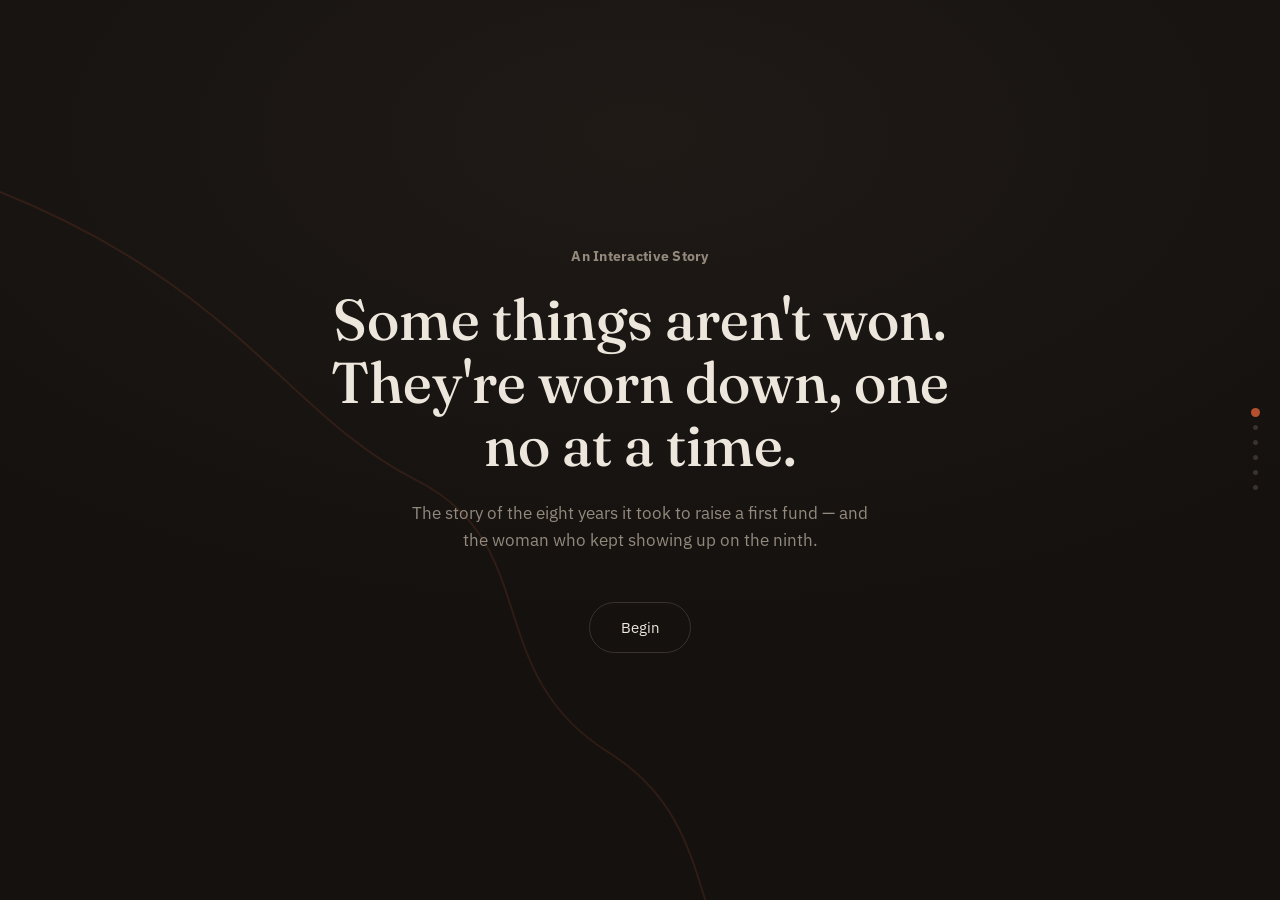
==== eight-years.html @ 695f730b "first commit" ====
<!DOCTYPE html>
<html lang="en">
<head>
<meta charset="UTF-8">
<meta name="viewport" content="width=device-width, initial-scale=1.0">
<title>Eight Years — an Aruwa Capital story</title>
<link rel="preconnect" href="https://fonts.googleapis.com">
<link rel="preconnect" href="https://fonts.gstatic.com" crossorigin>
<link href="https://fonts.googleapis.com/css2?family=Fraunces:ital,opsz,wght@0,9..144,300;0,9..144,500;0,9..144,600;1,9..144,400&family=IBM+Plex+Sans:wght@400;500&display=swap" rel="stylesheet">
<style>
  :root{
    --bg:#14110F;
    --panel:#1C1815;
    --rust:#B5502E;
    --rust-soft:#8C4026;
    --gold:#C9A227;
    --text:#EDE6DC;
    --muted:#93897C;
    --line:#3A322C;
  }
  *{box-sizing:border-box;}
  html,body{margin:0;padding:0;}
  body{
    background:var(--bg);
    color:var(--text);
    font-family:'IBM Plex Sans', sans-serif;
    overflow-x:hidden;
  }
  @media (prefers-reduced-motion: no-preference){
    html{scroll-behavior:smooth;}
  }

  .serif{font-family:'Fraunces', serif;}

  .scroller{
    height:100vh;
    overflow-y:scroll;
    scroll-snap-type:y proximity;
  }
  section{
    min-height:100vh;
    width:100%;
    display:flex;
    align-items:center;
    justify-content:center;
    scroll-snap-align:start;
    position:relative;
    padding:8vh 6vw;
    text-align:center;
  }

  /* progress rail */
  .rail{
    position:fixed;
    right:22px;
    top:50%;
    transform:translateY(-50%);
    display:flex;
    flex-direction:column;
    gap:10px;
    z-index:20;
  }
  .rail i{
    width:5px;height:5px;border-radius:50%;
    background:var(--line);
    display:block;
    transition:background .4s ease, transform .4s ease;
  }
  .rail i.active{background:var(--rust);transform:scale(1.8);}
  @media (max-width:640px){ .rail{display:none;} }

  .fade-up{
    opacity:0;
    transform:translateY(18px);
    transition:opacity .9s ease, transform .9s ease;
  }
  .in-view .fade-up{opacity:1;transform:translateY(0);}
  .fade-up.d1{transition-delay:.12s;}
  .fade-up.d2{transition-delay:.28s;}
  .fade-up.d3{transition-delay:.44s;}

  /* --- Hero --- */
  #hero{background:radial-gradient(120% 90% at 50% 15%, #1F1A16 0%, var(--bg) 60%);}
  .crack{
    position:absolute; inset:0; z-index:0; opacity:.5; pointer-events:none;
  }
  .hero-inner{position:relative; z-index:1; max-width:640px;}
  .hero-eyebrow{
    color:var(--muted); font-size:.85rem; letter-spacing:.02em; margin-bottom:1.4rem;
  }
  .hero-title{
    font-family:'Fraunces', serif;
    font-weight:500;
    font-size:clamp(2.2rem, 6vw, 3.6rem);
    line-height:1.1;
    margin:0 0 1.4rem;
  }
  .hero-sub{
    color:var(--muted);
    font-size:1.05rem;
    max-width:460px;
    margin:0 auto 3rem;
    line-height:1.6;
  }
  .begin{
    border:1px solid var(--line);
    background:transparent;
    color:var(--text);
    font-family:'IBM Plex Sans', sans-serif;
    font-size:.95rem;
    padding:.9rem 1.9rem;
    border-radius:999px;
    cursor:pointer;
    transition:border-color .3s ease, background .3s ease;
  }
  .begin:hover{border-color:var(--rust); background:rgba(181,80,46,.08);}
  .begin:focus-visible{outline:2px solid var(--gold); outline-offset:3px;}

  /* --- 29 --- */
  .bignum{
    font-family:'Fraunces', serif;
    font-weight:300;
    font-size:clamp(6rem, 26vw, 15rem);
    line-height:.85;
    color:var(--rust);
    margin:0;
  }
  .num-cap{
    font-size:1.15rem;
    max-width:420px;
    margin:1.6rem auto 0;
    line-height:1.65;
    color:var(--text);
  }
  .num-cap b{color:var(--gold); font-weight:500;}

  /* --- years sequence --- */
  #years{flex-direction:column; gap:2.4rem;}
  .years-head{max-width:480px;}
  .years-head p{color:var(--muted); line-height:1.6; font-size:1rem;}
  .years-head h2{font-family:'Fraunces', serif; font-weight:500; font-size:clamp(1.6rem,4vw,2.2rem); margin:.4rem 0 0;}
  .track{
    display:flex; align-items:center; gap:2.6rem;
    max-width:520px; width:100%;
  }
  .yr-num{
    font-family:'Fraunces', serif;
    font-size:3.2rem;
    color:var(--muted);
    width:2.4ch;
    text-align:right;
    flex-shrink:0;
    font-variant-numeric:tabular-nums;
  }
  .yr-status{
    text-align:left;
    font-size:1.15rem;
    color:var(--text);
    min-height:1.6em;
  }
  .yr-status.breakthrough{color:var(--gold); font-family:'Fraunces', serif; font-size:1.5rem; font-style:italic;}
  .next-btn{
    margin-top:.6rem;
    background:none;
    border:none;
    color:var(--muted);
    font-family:'IBM Plex Sans', sans-serif;
    font-size:.85rem;
    cursor:pointer;
    border-bottom:1px solid var(--line);
    padding-bottom:2px;
  }
  .next-btn:hover{color:var(--rust); border-color:var(--rust);}
  .next-btn:disabled{opacity:0; pointer-events:none;}

  /* --- aruwa reveal --- */
  #aruwa{background:linear-gradient(180deg, var(--bg) 0%, var(--panel) 100%);}
  .aruwa-name{
    font-family:'Fraunces', serif;
    font-weight:600;
    font-size:clamp(2.4rem, 7vw, 4.2rem);
    margin:0 0 .6rem;
  }
  .aruwa-tag{color:var(--muted); font-size:1rem; margin-bottom:2.4rem;}
  .aruwa-body{max-width:520px; margin:0 auto; line-height:1.75; font-size:1.05rem; color:var(--text);}
  .aruwa-body strong{color:var(--gold); font-weight:500;}

  /* --- numbers --- */
  #numbers{background:var(--panel);}
  .stat-grid{
    display:grid;
    grid-template-columns:repeat(3, minmax(140px,1fr));
    gap:2.4rem 1.6rem;
    max-width:760px;
    width:100%;
  }
  @media (max-width:680px){ .stat-grid{grid-template-columns:1fr;} }
  .stat{border-top:1px solid var(--line); padding-top:1.1rem;}
  .stat .v{font-family:'Fraunces', serif; font-size:2rem; color:var(--rust);}
  .stat .l{color:var(--muted); font-size:.9rem; margin-top:.35rem; line-height:1.5;}

  .sector-row{
    margin-top:3rem; display:flex; flex-wrap:wrap; gap:.6rem; justify-content:center; max-width:640px;
  }
  .chip{
    border:1px solid var(--line);
    color:var(--muted);
    font-size:.82rem;
    padding:.4rem 1rem;
    border-radius:999px;
  }

  /* --- closing --- */
  #closing{background:var(--bg);}
  .closing-inner{max-width:520px;}
  .closing-line{
    font-family:'Fraunces', serif;
    font-size:clamp(1.5rem, 4.5vw, 2.1rem);
    line-height:1.35;
    margin:0 0 2.2rem;
  }
  .closing-line em{color:var(--gold); font-style:italic;}
  .prompt{color:var(--muted); font-size:.95rem; margin-bottom:1rem;}
  textarea{
    width:100%;
    background:var(--panel);
    border:1px solid var(--line);
    color:var(--text);
    font-family:'IBM Plex Sans', sans-serif;
    font-size:1rem;
    border-radius:10px;
    padding:1rem;
    resize:none;
    min-height:90px;
  }
  textarea:focus-visible{outline:2px solid var(--gold); outline-offset:2px;}
  .reflect-btn{
    margin-top:1rem;
    border:1px solid var(--rust);
    background:var(--rust-soft);
    color:var(--text);
    font-family:'IBM Plex Sans', sans-serif;
    font-size:.9rem;
    padding:.75rem 1.6rem;
    border-radius:999px;
    cursor:pointer;
  }
  .reflect-btn:hover{background:var(--rust);}
  .reflection{
    margin-top:1.6rem;
    font-family:'Fraunces', serif;
    font-style:italic;
    color:var(--gold);
    min-height:1.4em;
    font-size:1.05rem;
  }
  .signature{
    margin-top:4rem;
    padding-top:2rem;
    border-top:1px solid var(--line);
  }
  .signature .n{font-family:'Fraunces', serif; font-size:1.3rem;}
  .signature .r{color:var(--muted); font-size:.9rem; margin-top:.3rem;}
</style>
</head>
<body>

<div class="rail" aria-hidden="true">
  <i data-dot="hero" class="active"></i>
  <i data-dot="leap"></i>
  <i data-dot="years"></i>
  <i data-dot="aruwa"></i>
  <i data-dot="numbers"></i>
  <i data-dot="closing"></i>
</div>

<div class="scroller" id="scroller">

  <section id="hero">
    <svg class="crack" viewBox="0 0 800 800" preserveAspectRatio="none">
      <path d="M0,120 C150,180 180,260 260,300 C340,340 300,420 380,470 C460,520 420,600 500,650 C560,690 600,740 800,760"
        fill="none" stroke="#B5502E" stroke-width="1.2" opacity="0.35"/>
    </svg>
    <div class="hero-inner">
      <div class="hero-eyebrow fade-up"><b>An Interactive Story</b></div>
      <h1 class="hero-title fade-up d1">Some things aren't won.<br>They're worn down, one no at a time.</h1>
      <p class="hero-sub fade-up d2">The story of the eight years it took to raise a first fund — and the woman who kept showing up on the ninth.</p>
      <button class="begin fade-up d3" id="beginBtn">Begin</button>
    </div>
  </section>

  <section id="leap">
    <div>
      <p class="bignum fade-up">29</p>
      <p class="num-cap fade-up d1">The age she left a stable career in investment banking and private equity to build something with no guarantee it would work — <b>her own fund</b>.</p>
    </div>
  </section>

  <section id="years">
    <div class="years-head fade-up">
      <p>Before there was a fund, there was a founder asking for money, again and again.</p>
      <h2 id="yearsHeading">Eight years of fundraising.</h2>
    </div>
    <div class="track fade-up d1">
      <div class="yr-num" id="yrNum">1</div>
      <div>
        <div class="yr-status" id="yrStatus">Not yet.</div>
        <button class="next-btn" id="nextYear">next year →</button>
      </div>
    </div>
  </section>

  <section id="aruwa">
    <div>
      <p class="aruwa-name fade-up">Aruwa Capital Management</p>
      <p class="aruwa-tag fade-up d1">Founded by Adesuwa Rhodes</p>
      <p class="aruwa-body fade-up d2">One of the few <strong>women-owned and women-led</strong> private equity funds in Africa, backing rapidly growing, overlooked businesses across <strong>Nigeria and Ghana</strong> — built on the belief that capital allocated through a gender lens returns more, to more people.</p>
    </div>
  </section>

  <section id="numbers">
    <div>
      <div class="stat-grid">
        <div class="stat fade-up"><div class="v">$80M</div><div class="l">investment platform built from that first close</div></div>
        <div class="stat fade-up d1"><div class="v">2</div><div class="l">funds raised — Aruwa Fund I and Fund II</div></div>
        <div class="stat fade-up d2"><div class="v">3x+</div><div class="l">realised return on capital exited to date</div></div>
      </div>
      <div class="sector-row fade-up d2">
        <span class="chip">Healthcare</span>
        <span class="chip">Fintech</span>
        <span class="chip">Consumer goods</span>
        <span class="chip">Renewable energy</span>
        <span class="chip">Wellness</span>
      </div>
    </div>
  </section>

  <section id="closing">
    <div class="closing-inner">
      <p class="closing-line fade-up">She didn't wait for a seat at the table.<br>She <em>built one</em>, and pulled up chairs for others.</p>
      <p class="prompt fade-up d1">Your turn — what are you building, and how long have you been at it?</p>
      <textarea class="fade-up d1" id="userInput" placeholder="I'm building…" aria-label="What are you building?"></textarea>
      <div>
        <button class="reflect-btn fade-up d1" id="reflectBtn">Reflect it back</button>
      </div>
      <p class="reflection" id="reflection"></p>
      <div class="signature fade-up d2">
        <div class="n">Adesuwa Rhodes</div>
        <div class="r">Founder &amp; Managing Partner, Aruwa Capital Management</div>
      </div>
    </div>
  </section>

</div>

<script>
  // scroll to next section
  document.getElementById('beginBtn').addEventListener('click', () => {
    document.getElementById('leap').scrollIntoView({behavior:'smooth'});
  });

  // reveal-on-view
  const sections = document.querySelectorAll('section');
  const dots = document.querySelectorAll('.rail i');
  const io = new IntersectionObserver((entries) => {
    entries.forEach(e => {
      if(e.isIntersecting){
        e.target.classList.add('in-view');
        dots.forEach(d => d.classList.remove('active'));
        const match = document.querySelector(`.rail i[data-dot="${e.target.id}"]`);
        if(match) match.classList.add('active');
      }
    });
  }, {threshold:0.4});
  sections.forEach(s => io.observe(s));

  // eight years sequence
  const yrNum = document.getElementById('yrNum');
  const yrStatus = document.getElementById('yrStatus');
  const nextYear = document.getElementById('nextYear');
  const yearsHeading = document.getElementById('yearsHeading');
  let year = 1;
  const total = 8;
  nextYear.addEventListener('click', () => {
    if(year < total){
      year++;
      yrNum.textContent = year;
      yrStatus.textContent = 'Not yet.';
      yrStatus.classList.remove('breakthrough');
      if(year === total){
        nextYear.textContent = 'see what happened →';
      }
    } else {
      yrStatus.textContent = 'First close.';
      yrStatus.classList.add('breakthrough');
      yearsHeading.textContent = 'Persistence compounds too.';
      nextYear.disabled = true;
      setTimeout(() => {
        document.getElementById('aruwa').scrollIntoView({behavior:'smooth'});
      }, 1400);
    }
  });

  // closing reflection — simple local response, no server involved
  const reflectBtn = document.getElementById('reflectBtn');
  const userInput = document.getElementById('userInput');
  const reflection = document.getElementById('reflection');
  const lines = [
    "That's a fund thesis in the making. Keep making the case.",
    "Somewhere between year one and the close, this becomes the story you tell.",
    "Write that down somewhere. You'll want to remember exactly how it started.",
    "The no's are data, not verdicts. Keep going.",
  ];
  reflectBtn.addEventListener('click', () => {
    if(userInput.value.trim().length === 0){
      reflection.textContent = 'Type something first — even one line.';
      return;
    }
    reflection.textContent = lines[Math.floor(Math.random()*lines.length)];
  });
</script>

</body>
</html>
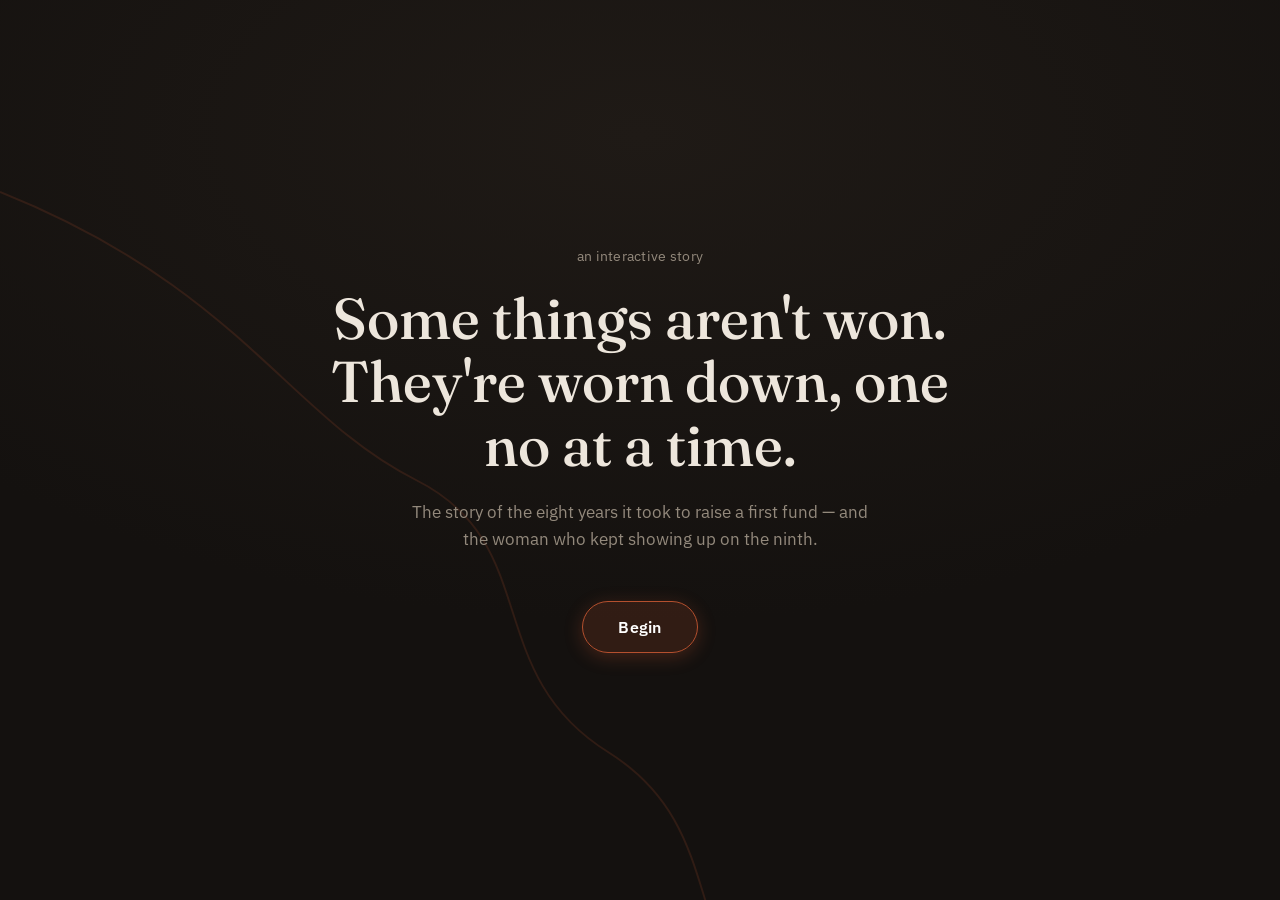
==== commit 9394f392: "Enhance button styles with bolder typography, borders, shadows, and interactive states" ====
--- a/eight-years.html
+++ b/eight-years.html
@@ -6,14 +6,16 @@
 <title>Eight Years — an Aruwa Capital story</title>
 <link rel="preconnect" href="https://fonts.googleapis.com">
 <link rel="preconnect" href="https://fonts.gstatic.com" crossorigin>
-<link href="https://fonts.googleapis.com/css2?family=Fraunces:ital,opsz,wght@0,9..144,300;0,9..144,500;0,9..144,600;1,9..144,400&family=IBM+Plex+Sans:wght@400;500&display=swap" rel="stylesheet">
+<link href="https://fonts.googleapis.com/css2?family=Fraunces:ital,opsz,wght@0,9..144,300;0,9..144,500;0,9..144,600;1,9..144,400&family=IBM+Plex+Sans:wght@400;500;600;700&display=swap" rel="stylesheet">
 <style>
   :root{
     --bg:#14110F;
     --panel:#1C1815;
     --rust:#B5502E;
+    --rust-bright:#D45F37;
     --rust-soft:#8C4026;
     --gold:#C9A227;
+    --gold-bright:#E0B738;
     --text:#EDE6DC;
     --muted:#93897C;
     --line:#3A322C;
@@ -28,6 +30,7 @@
   }
   @media (prefers-reduced-motion: no-preference){
     html{scroll-behavior:smooth;}
+    .scroller{scroll-behavior:smooth;}
   }
 
   .serif{font-family:'Fraunces', serif;}
@@ -36,6 +39,7 @@
     height:100vh;
     overflow-y:scroll;
     scroll-snap-type:y proximity;
+    -webkit-overflow-scrolling:touch;
   }
   section{
     min-height:100vh;
@@ -61,12 +65,15 @@
     z-index:20;
   }
   .rail i{
-    width:5px;height:5px;border-radius:50%;
+    width:6px;height:6px;border-radius:50%;
     background:var(--line);
     display:block;
+    cursor:pointer;
+    padding:4px;
+    background-clip:content-box;
     transition:background .4s ease, transform .4s ease;
   }
-  .rail i.active{background:var(--rust);transform:scale(1.8);}
+  .rail i.active{background:var(--rust);background-clip:content-box;transform:scale(1.8);}
   @media (max-width:640px){ .rail{display:none;} }
 
   .fade-up{
@@ -103,17 +110,31 @@
     line-height:1.6;
   }
   .begin{
-    border:1px solid var(--line);
-    background:transparent;
-    color:var(--text);
+    display:inline-block;
+    border:1.5px solid var(--rust);
+    background:rgba(181,80,46,0.18);
+    color:#FFFFFF;
     font-family:'IBM Plex Sans', sans-serif;
-    font-size:.95rem;
-    padding:.9rem 1.9rem;
+    font-size:1rem;
+    font-weight:600;
+    letter-spacing:.02em;
+    padding:.95rem 2.2rem;
     border-radius:999px;
     cursor:pointer;
-    transition:border-color .3s ease, background .3s ease;
-  }
-  .begin:hover{border-color:var(--rust); background:rgba(181,80,46,.08);}
+    box-shadow:0 4px 18px rgba(181,80,46,0.3);
+    transition:all .25s ease;
+  }
+  .begin:hover{
+    border-color:var(--rust-bright);
+    background:var(--rust);
+    color:#FFFFFF;
+    transform:translateY(-2px);
+    box-shadow:0 8px 24px rgba(181,80,46,0.5);
+  }
+  .begin:active{
+    transform:translateY(0);
+    box-shadow:0 3px 10px rgba(181,80,46,0.3);
+  }
   .begin:focus-visible{outline:2px solid var(--gold); outline-offset:3px;}
 
   /* --- 29 --- */
@@ -161,16 +182,29 @@
   .yr-status.breakthrough{color:var(--gold); font-family:'Fraunces', serif; font-size:1.5rem; font-style:italic;}
   .next-btn{
     margin-top:.6rem;
-    background:none;
-    border:none;
-    color:var(--muted);
+    display:inline-flex;
+    align-items:center;
+    gap:6px;
+    background:rgba(181,80,46,0.15);
+    border:1.5px solid var(--rust);
+    color:var(--text);
     font-family:'IBM Plex Sans', sans-serif;
-    font-size:.85rem;
+    font-size:.95rem;
+    font-weight:600;
     cursor:pointer;
-    border-bottom:1px solid var(--line);
-    padding-bottom:2px;
-  }
-  .next-btn:hover{color:var(--rust); border-color:var(--rust);}
+    padding:.55rem 1.3rem;
+    border-radius:999px;
+    box-shadow:0 3px 12px rgba(181,80,46,0.2);
+    transition:all .25s ease;
+  }
+  .next-btn:hover{
+    background:var(--rust);
+    color:#FFFFFF;
+    border-color:var(--rust-bright);
+    box-shadow:0 6px 18px rgba(181,80,46,0.45);
+    transform:translateY(-1px);
+  }
+  .next-btn:active{transform:translateY(0);}
   .next-btn:disabled{opacity:0; pointer-events:none;}
 
   /* --- aruwa reveal --- */
@@ -236,16 +270,26 @@
   textarea:focus-visible{outline:2px solid var(--gold); outline-offset:2px;}
   .reflect-btn{
     margin-top:1rem;
-    border:1px solid var(--rust);
-    background:var(--rust-soft);
-    color:var(--text);
+    border:1.5px solid var(--rust);
+    background:var(--rust);
+    color:#FFFFFF;
     font-family:'IBM Plex Sans', sans-serif;
-    font-size:.9rem;
-    padding:.75rem 1.6rem;
+    font-size:.95rem;
+    font-weight:600;
+    letter-spacing:.02em;
+    padding:.85rem 2rem;
     border-radius:999px;
     cursor:pointer;
-  }
-  .reflect-btn:hover{background:var(--rust);}
+    box-shadow:0 4px 18px rgba(181,80,46,0.4);
+    transition:all .25s ease;
+  }
+  .reflect-btn:hover{
+    background:var(--rust-bright);
+    border-color:var(--rust-bright);
+    box-shadow:0 8px 24px rgba(181,80,46,0.55);
+    transform:translateY(-2px);
+  }
+  .reflect-btn:active{transform:translateY(0);}
   .reflection{
     margin-top:1.6rem;
     font-family:'Fraunces', serif;
@@ -261,28 +305,52 @@
   }
   .signature .n{font-family:'Fraunces', serif; font-size:1.3rem;}
   .signature .r{color:var(--muted); font-size:.9rem; margin-top:.3rem;}
+  .next-piece{margin-top:2rem;}
+  .next-piece a{
+    display:inline-flex;
+    align-items:center;
+    gap:8px;
+    color:var(--gold);
+    background:rgba(201,162,39,0.1);
+    border:1.5px solid var(--gold);
+    padding:.75rem 1.6rem;
+    border-radius:999px;
+    text-decoration:none;
+    font-size:.95rem;
+    font-weight:600;
+    box-shadow:0 4px 16px rgba(201,162,39,0.2);
+    transition:all .25s ease;
+  }
+  .next-piece a:hover{
+    background:var(--gold);
+    color:#14110F;
+    border-color:var(--gold-bright);
+    box-shadow:0 6px 22px rgba(201,162,39,0.45);
+    transform:translateY(-2px);
+  }
+  .next-piece a:active{transform:translateY(0);}
 </style>
 </head>
 <body>
 
 <div class="rail" aria-hidden="true">
-  <i data-dot="hero" class="active"></i>
-  <i data-dot="leap"></i>
-  <i data-dot="years"></i>
-  <i data-dot="aruwa"></i>
-  <i data-dot="numbers"></i>
-  <i data-dot="closing"></i>
+  <i data-dot="hero" class="active" title="Introduction"></i>
+  <i data-dot="leap" title="The Leap"></i>
+  <i data-dot="years" title="Eight Years"></i>
+  <i data-dot="aruwa" title="Aruwa Capital"></i>
+  <i data-dot="numbers" title="Impact & Numbers"></i>
+  <i data-dot="closing" title="Reflection"></i>
 </div>
 
 <div class="scroller" id="scroller">
 
-  <section id="hero">
+  <section id="hero" class="in-view">
     <svg class="crack" viewBox="0 0 800 800" preserveAspectRatio="none">
       <path d="M0,120 C150,180 180,260 260,300 C340,340 300,420 380,470 C460,520 420,600 500,650 C560,690 600,740 800,760"
         fill="none" stroke="#B5502E" stroke-width="1.2" opacity="0.35"/>
     </svg>
     <div class="hero-inner">
-      <div class="hero-eyebrow fade-up"><b>An Interactive Story</b></div>
+      <div class="hero-eyebrow fade-up">an interactive story</div>
       <h1 class="hero-title fade-up d1">Some things aren't won.<br>They're worn down, one no at a time.</h1>
       <p class="hero-sub fade-up d2">The story of the eight years it took to raise a first fund — and the woman who kept showing up on the ninth.</p>
       <button class="begin fade-up d3" id="beginBtn">Begin</button>
@@ -348,6 +416,9 @@
         <div class="n">Adesuwa Rhodes</div>
         <div class="r">Founder &amp; Managing Partner, Aruwa Capital Management</div>
       </div>
+      <p class="next-piece fade-up d2">
+        <a href="rhodes-effect.html">See what that first close set in motion →</a>
+      </p>
     </div>
   </section>
 
@@ -355,24 +426,52 @@
 
 <script>
   // scroll to next section
-  document.getElementById('beginBtn').addEventListener('click', () => {
-    document.getElementById('leap').scrollIntoView({behavior:'smooth'});
-  });
-
-  // reveal-on-view
+  const beginBtn = document.getElementById('beginBtn');
+  if (beginBtn) {
+    beginBtn.addEventListener('click', () => {
+      document.getElementById('leap').scrollIntoView({behavior:'smooth'});
+    });
+  }
+
+  // reveal-on-view & dot navigation
   const sections = document.querySelectorAll('section');
   const dots = document.querySelectorAll('.rail i');
-  const io = new IntersectionObserver((entries) => {
-    entries.forEach(e => {
-      if(e.isIntersecting){
-        e.target.classList.add('in-view');
-        dots.forEach(d => d.classList.remove('active'));
-        const match = document.querySelector(`.rail i[data-dot="${e.target.id}"]`);
-        if(match) match.classList.add('active');
+
+  function updateActiveDot(id) {
+    dots.forEach(d => {
+      if (d.getAttribute('data-dot') === id) {
+        d.classList.add('active');
+      } else {
+        d.classList.remove('active');
       }
     });
-  }, {threshold:0.4});
-  sections.forEach(s => io.observe(s));
+  }
+
+  // Clickable rail navigation
+  dots.forEach(dot => {
+    dot.addEventListener('click', () => {
+      const targetId = dot.getAttribute('data-dot');
+      const targetEl = document.getElementById(targetId);
+      if (targetEl) {
+        targetEl.scrollIntoView({behavior:'smooth'});
+      }
+    });
+  });
+
+  if ('IntersectionObserver' in window) {
+    const io = new IntersectionObserver((entries) => {
+      entries.forEach(e => {
+        if(e.isIntersecting){
+          e.target.classList.add('in-view');
+          updateActiveDot(e.target.id);
+        }
+      });
+    }, {threshold: 0.2});
+    sections.forEach(s => io.observe(s));
+  } else {
+    // Fallback if IntersectionObserver is unsupported
+    sections.forEach(s => s.classList.add('in-view'));
+  }
 
   // eight years sequence
   const yrNum = document.getElementById('yrNum');
@@ -381,25 +480,27 @@
   const yearsHeading = document.getElementById('yearsHeading');
   let year = 1;
   const total = 8;
-  nextYear.addEventListener('click', () => {
-    if(year < total){
-      year++;
-      yrNum.textContent = year;
-      yrStatus.textContent = 'Not yet.';
-      yrStatus.classList.remove('breakthrough');
-      if(year === total){
-        nextYear.textContent = 'see what happened →';
+  if (nextYear) {
+    nextYear.addEventListener('click', () => {
+      if(year < total){
+        year++;
+        yrNum.textContent = year;
+        yrStatus.textContent = 'Not yet.';
+        yrStatus.classList.remove('breakthrough');
+        if(year === total){
+          nextYear.textContent = 'see what happened →';
+        }
+      } else {
+        yrStatus.textContent = 'First close.';
+        yrStatus.classList.add('breakthrough');
+        yearsHeading.textContent = 'Persistence compounds too.';
+        nextYear.disabled = true;
+        setTimeout(() => {
+          document.getElementById('aruwa').scrollIntoView({behavior:'smooth'});
+        }, 1400);
       }
-    } else {
-      yrStatus.textContent = 'First close.';
-      yrStatus.classList.add('breakthrough');
-      yearsHeading.textContent = 'Persistence compounds too.';
-      nextYear.disabled = true;
-      setTimeout(() => {
-        document.getElementById('aruwa').scrollIntoView({behavior:'smooth'});
-      }, 1400);
-    }
-  });
+    });
+  }
 
   // closing reflection — simple local response, no server involved
   const reflectBtn = document.getElementById('reflectBtn');
@@ -411,13 +512,15 @@
     "Write that down somewhere. You'll want to remember exactly how it started.",
     "The no's are data, not verdicts. Keep going.",
   ];
-  reflectBtn.addEventListener('click', () => {
-    if(userInput.value.trim().length === 0){
-      reflection.textContent = 'Type something first — even one line.';
-      return;
-    }
-    reflection.textContent = lines[Math.floor(Math.random()*lines.length)];
-  });
+  if (reflectBtn && userInput && reflection) {
+    reflectBtn.addEventListener('click', () => {
+      if(userInput.value.trim().length === 0){
+        reflection.textContent = 'Type something first — even one line.';
+        return;
+      }
+      reflection.textContent = lines[Math.floor(Math.random()*lines.length)];
+    });
+  }
 </script>
 
 </body>
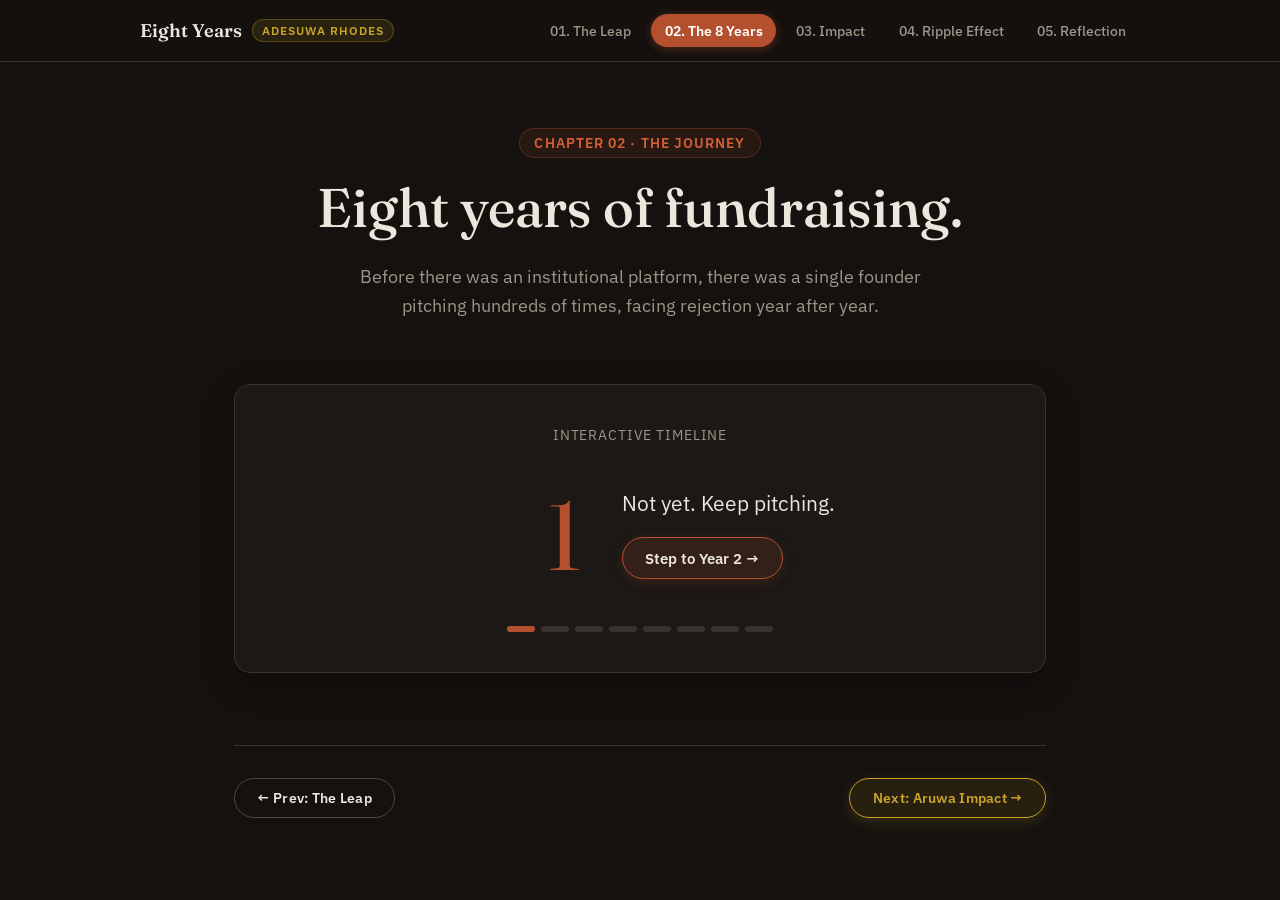
==== commit 2c563dcf: "Refactor into multi-page actionable chapters with top navigation, cohesive design system, and bold C" ====
--- a/eight-years.html
+++ b/eight-years.html
@@ -3,524 +3,224 @@
 <head>
 <meta charset="UTF-8">
 <meta name="viewport" content="width=device-width, initial-scale=1.0">
-<title>Eight Years — an Aruwa Capital story</title>
+<title>The 8 Years — Eight Years | An Aruwa Capital Story</title>
 <link rel="preconnect" href="https://fonts.googleapis.com">
 <link rel="preconnect" href="https://fonts.gstatic.com" crossorigin>
 <link href="https://fonts.googleapis.com/css2?family=Fraunces:ital,opsz,wght@0,9..144,300;0,9..144,500;0,9..144,600;1,9..144,400&family=IBM+Plex+Sans:wght@400;500;600;700&display=swap" rel="stylesheet">
+<link rel="stylesheet" href="style.css">
 <style>
-  :root{
-    --bg:#14110F;
-    --panel:#1C1815;
-    --rust:#B5502E;
-    --rust-bright:#D45F37;
-    --rust-soft:#8C4026;
-    --gold:#C9A227;
-    --gold-bright:#E0B738;
-    --text:#EDE6DC;
-    --muted:#93897C;
-    --line:#3A322C;
-  }
-  *{box-sizing:border-box;}
-  html,body{margin:0;padding:0;}
-  body{
-    background:var(--bg);
-    color:var(--text);
-    font-family:'IBM Plex Sans', sans-serif;
-    overflow-x:hidden;
-  }
-  @media (prefers-reduced-motion: no-preference){
-    html{scroll-behavior:smooth;}
-    .scroller{scroll-behavior:smooth;}
-  }
-
-  .serif{font-family:'Fraunces', serif;}
-
-  .scroller{
-    height:100vh;
-    overflow-y:scroll;
-    scroll-snap-type:y proximity;
-    -webkit-overflow-scrolling:touch;
-  }
-  section{
-    min-height:100vh;
-    width:100%;
-    display:flex;
-    align-items:center;
-    justify-content:center;
-    scroll-snap-align:start;
-    position:relative;
-    padding:8vh 6vw;
-    text-align:center;
-  }
-
-  /* progress rail */
-  .rail{
-    position:fixed;
-    right:22px;
-    top:50%;
-    transform:translateY(-50%);
-    display:flex;
-    flex-direction:column;
-    gap:10px;
-    z-index:20;
-  }
-  .rail i{
-    width:6px;height:6px;border-radius:50%;
-    background:var(--line);
-    display:block;
-    cursor:pointer;
-    padding:4px;
-    background-clip:content-box;
-    transition:background .4s ease, transform .4s ease;
-  }
-  .rail i.active{background:var(--rust);background-clip:content-box;transform:scale(1.8);}
-  @media (max-width:640px){ .rail{display:none;} }
-
-  .fade-up{
-    opacity:0;
-    transform:translateY(18px);
-    transition:opacity .9s ease, transform .9s ease;
-  }
-  .in-view .fade-up{opacity:1;transform:translateY(0);}
-  .fade-up.d1{transition-delay:.12s;}
-  .fade-up.d2{transition-delay:.28s;}
-  .fade-up.d3{transition-delay:.44s;}
-
-  /* --- Hero --- */
-  #hero{background:radial-gradient(120% 90% at 50% 15%, #1F1A16 0%, var(--bg) 60%);}
-  .crack{
-    position:absolute; inset:0; z-index:0; opacity:.5; pointer-events:none;
-  }
-  .hero-inner{position:relative; z-index:1; max-width:640px;}
-  .hero-eyebrow{
-    color:var(--muted); font-size:.85rem; letter-spacing:.02em; margin-bottom:1.4rem;
-  }
-  .hero-title{
-    font-family:'Fraunces', serif;
-    font-weight:500;
-    font-size:clamp(2.2rem, 6vw, 3.6rem);
-    line-height:1.1;
-    margin:0 0 1.4rem;
-  }
-  .hero-sub{
-    color:var(--muted);
-    font-size:1.05rem;
-    max-width:460px;
-    margin:0 auto 3rem;
-    line-height:1.6;
-  }
-  .begin{
-    display:inline-block;
-    border:1.5px solid var(--rust);
-    background:rgba(181,80,46,0.18);
-    color:#FFFFFF;
-    font-family:'IBM Plex Sans', sans-serif;
-    font-size:1rem;
-    font-weight:600;
-    letter-spacing:.02em;
-    padding:.95rem 2.2rem;
-    border-radius:999px;
-    cursor:pointer;
-    box-shadow:0 4px 18px rgba(181,80,46,0.3);
-    transition:all .25s ease;
-  }
-  .begin:hover{
-    border-color:var(--rust-bright);
-    background:var(--rust);
-    color:#FFFFFF;
-    transform:translateY(-2px);
-    box-shadow:0 8px 24px rgba(181,80,46,0.5);
-  }
-  .begin:active{
-    transform:translateY(0);
-    box-shadow:0 3px 10px rgba(181,80,46,0.3);
-  }
-  .begin:focus-visible{outline:2px solid var(--gold); outline-offset:3px;}
-
-  /* --- 29 --- */
-  .bignum{
-    font-family:'Fraunces', serif;
-    font-weight:300;
-    font-size:clamp(6rem, 26vw, 15rem);
-    line-height:.85;
-    color:var(--rust);
-    margin:0;
-  }
-  .num-cap{
-    font-size:1.15rem;
-    max-width:420px;
-    margin:1.6rem auto 0;
-    line-height:1.65;
-    color:var(--text);
-  }
-  .num-cap b{color:var(--gold); font-weight:500;}
-
-  /* --- years sequence --- */
-  #years{flex-direction:column; gap:2.4rem;}
-  .years-head{max-width:480px;}
-  .years-head p{color:var(--muted); line-height:1.6; font-size:1rem;}
-  .years-head h2{font-family:'Fraunces', serif; font-weight:500; font-size:clamp(1.6rem,4vw,2.2rem); margin:.4rem 0 0;}
-  .track{
-    display:flex; align-items:center; gap:2.6rem;
-    max-width:520px; width:100%;
-  }
-  .yr-num{
-    font-family:'Fraunces', serif;
-    font-size:3.2rem;
-    color:var(--muted);
-    width:2.4ch;
-    text-align:right;
-    flex-shrink:0;
-    font-variant-numeric:tabular-nums;
-  }
-  .yr-status{
-    text-align:left;
-    font-size:1.15rem;
-    color:var(--text);
-    min-height:1.6em;
-  }
-  .yr-status.breakthrough{color:var(--gold); font-family:'Fraunces', serif; font-size:1.5rem; font-style:italic;}
-  .next-btn{
-    margin-top:.6rem;
-    display:inline-flex;
-    align-items:center;
-    gap:6px;
-    background:rgba(181,80,46,0.15);
-    border:1.5px solid var(--rust);
-    color:var(--text);
-    font-family:'IBM Plex Sans', sans-serif;
-    font-size:.95rem;
-    font-weight:600;
-    cursor:pointer;
-    padding:.55rem 1.3rem;
-    border-radius:999px;
-    box-shadow:0 3px 12px rgba(181,80,46,0.2);
-    transition:all .25s ease;
-  }
-  .next-btn:hover{
-    background:var(--rust);
-    color:#FFFFFF;
-    border-color:var(--rust-bright);
-    box-shadow:0 6px 18px rgba(181,80,46,0.45);
-    transform:translateY(-1px);
-  }
-  .next-btn:active{transform:translateY(0);}
-  .next-btn:disabled{opacity:0; pointer-events:none;}
-
-  /* --- aruwa reveal --- */
-  #aruwa{background:linear-gradient(180deg, var(--bg) 0%, var(--panel) 100%);}
-  .aruwa-name{
-    font-family:'Fraunces', serif;
-    font-weight:600;
-    font-size:clamp(2.4rem, 7vw, 4.2rem);
-    margin:0 0 .6rem;
-  }
-  .aruwa-tag{color:var(--muted); font-size:1rem; margin-bottom:2.4rem;}
-  .aruwa-body{max-width:520px; margin:0 auto; line-height:1.75; font-size:1.05rem; color:var(--text);}
-  .aruwa-body strong{color:var(--gold); font-weight:500;}
-
-  /* --- numbers --- */
-  #numbers{background:var(--panel);}
-  .stat-grid{
-    display:grid;
-    grid-template-columns:repeat(3, minmax(140px,1fr));
-    gap:2.4rem 1.6rem;
-    max-width:760px;
-    width:100%;
-  }
-  @media (max-width:680px){ .stat-grid{grid-template-columns:1fr;} }
-  .stat{border-top:1px solid var(--line); padding-top:1.1rem;}
-  .stat .v{font-family:'Fraunces', serif; font-size:2rem; color:var(--rust);}
-  .stat .l{color:var(--muted); font-size:.9rem; margin-top:.35rem; line-height:1.5;}
-
-  .sector-row{
-    margin-top:3rem; display:flex; flex-wrap:wrap; gap:.6rem; justify-content:center; max-width:640px;
-  }
-  .chip{
-    border:1px solid var(--line);
-    color:var(--muted);
-    font-size:.82rem;
-    padding:.4rem 1rem;
-    border-radius:999px;
-  }
-
-  /* --- closing --- */
-  #closing{background:var(--bg);}
-  .closing-inner{max-width:520px;}
-  .closing-line{
-    font-family:'Fraunces', serif;
-    font-size:clamp(1.5rem, 4.5vw, 2.1rem);
-    line-height:1.35;
-    margin:0 0 2.2rem;
-  }
-  .closing-line em{color:var(--gold); font-style:italic;}
-  .prompt{color:var(--muted); font-size:.95rem; margin-bottom:1rem;}
-  textarea{
-    width:100%;
-    background:var(--panel);
-    border:1px solid var(--line);
-    color:var(--text);
-    font-family:'IBM Plex Sans', sans-serif;
-    font-size:1rem;
-    border-radius:10px;
-    padding:1rem;
-    resize:none;
-    min-height:90px;
-  }
-  textarea:focus-visible{outline:2px solid var(--gold); outline-offset:2px;}
-  .reflect-btn{
-    margin-top:1rem;
-    border:1.5px solid var(--rust);
-    background:var(--rust);
-    color:#FFFFFF;
-    font-family:'IBM Plex Sans', sans-serif;
-    font-size:.95rem;
-    font-weight:600;
-    letter-spacing:.02em;
-    padding:.85rem 2rem;
-    border-radius:999px;
-    cursor:pointer;
-    box-shadow:0 4px 18px rgba(181,80,46,0.4);
-    transition:all .25s ease;
-  }
-  .reflect-btn:hover{
-    background:var(--rust-bright);
-    border-color:var(--rust-bright);
-    box-shadow:0 8px 24px rgba(181,80,46,0.55);
-    transform:translateY(-2px);
-  }
-  .reflect-btn:active{transform:translateY(0);}
-  .reflection{
-    margin-top:1.6rem;
-    font-family:'Fraunces', serif;
-    font-style:italic;
-    color:var(--gold);
-    min-height:1.4em;
-    font-size:1.05rem;
-  }
-  .signature{
-    margin-top:4rem;
-    padding-top:2rem;
-    border-top:1px solid var(--line);
-  }
-  .signature .n{font-family:'Fraunces', serif; font-size:1.3rem;}
-  .signature .r{color:var(--muted); font-size:.9rem; margin-top:.3rem;}
-  .next-piece{margin-top:2rem;}
-  .next-piece a{
-    display:inline-flex;
-    align-items:center;
-    gap:8px;
-    color:var(--gold);
-    background:rgba(201,162,39,0.1);
-    border:1.5px solid var(--gold);
-    padding:.75rem 1.6rem;
-    border-radius:999px;
-    text-decoration:none;
-    font-size:.95rem;
-    font-weight:600;
-    box-shadow:0 4px 16px rgba(201,162,39,0.2);
-    transition:all .25s ease;
-  }
-  .next-piece a:hover{
-    background:var(--gold);
-    color:#14110F;
-    border-color:var(--gold-bright);
-    box-shadow:0 6px 22px rgba(201,162,39,0.45);
-    transform:translateY(-2px);
-  }
-  .next-piece a:active{transform:translateY(0);}
+  .track {
+    display: flex;
+    align-items: center;
+    justify-content: center;
+    gap: 2.5rem;
+    margin: 2rem auto;
+    max-width: 500px;
+    width: 100%;
+  }
+  .yr-num {
+    font-family: 'Fraunces', serif;
+    font-size: clamp(4rem, 12vw, 6rem);
+    color: var(--rust);
+    width: 2.4ch;
+    text-align: right;
+    flex-shrink: 0;
+    font-variant-numeric: tabular-nums;
+  }
+  .yr-content {
+    text-align: left;
+    display: flex;
+    flex-direction: column;
+    gap: 0.8rem;
+  }
+  .yr-status {
+    font-size: 1.3rem;
+    color: var(--text);
+    min-height: 1.6em;
+  }
+  .yr-status.breakthrough {
+    color: var(--gold);
+    font-family: 'Fraunces', serif;
+    font-size: 1.6rem;
+    font-style: italic;
+    font-weight: 600;
+  }
+  .next-year-btn {
+    background: rgba(181, 80, 46, 0.15);
+    border: 1.5px solid var(--rust);
+    color: var(--text);
+    font-family: 'IBM Plex Sans', sans-serif;
+    font-size: 0.95rem;
+    font-weight: 600;
+    cursor: pointer;
+    padding: 0.65rem 1.4rem;
+    border-radius: 999px;
+    box-shadow: 0 3px 12px rgba(181, 80, 46, 0.2);
+    transition: all 0.25s ease;
+    align-self: flex-start;
+  }
+  .next-year-btn:hover {
+    background: var(--rust);
+    color: #FFFFFF;
+    border-color: var(--rust-bright);
+    box-shadow: 0 6px 18px rgba(181, 80, 46, 0.45);
+    transform: translateY(-1px);
+  }
+  .next-year-btn:active {
+    transform: translateY(0);
+  }
+  .next-year-btn:disabled {
+    opacity: 0.3;
+    pointer-events: none;
+  }
+  .timeline-bar {
+    display: flex;
+    gap: 6px;
+    justify-content: center;
+    margin-top: 1.5rem;
+  }
+  .timeline-dot {
+    width: 28px;
+    height: 6px;
+    border-radius: 3px;
+    background: var(--line);
+    transition: all 0.3s ease;
+  }
+  .timeline-dot.active {
+    background: var(--rust);
+  }
+  .timeline-dot.passed {
+    background: var(--line-light);
+  }
 </style>
 </head>
 <body>
 
-<div class="rail" aria-hidden="true">
-  <i data-dot="hero" class="active" title="Introduction"></i>
-  <i data-dot="leap" title="The Leap"></i>
-  <i data-dot="years" title="Eight Years"></i>
-  <i data-dot="aruwa" title="Aruwa Capital"></i>
-  <i data-dot="numbers" title="Impact & Numbers"></i>
-  <i data-dot="closing" title="Reflection"></i>
+<header class="site-header">
+  <div class="nav-container">
+    <a href="index.html" class="brand">
+      <span>Eight Years</span>
+      <span class="brand-tag">Adesuwa Rhodes</span>
+    </a>
+    <nav class="nav-links">
+      <a href="index.html" class="nav-link">01. The Leap</a>
+      <a href="eight-years.html" class="nav-link active">02. The 8 Years</a>
+      <a href="impact.html" class="nav-link">03. Impact</a>
+      <a href="rhodes-effect.html" class="nav-link">04. Ripple Effect</a>
+      <a href="reflection.html" class="nav-link">05. Reflection</a>
+    </nav>
+  </div>
+</header>
+
+<div class="mobile-nav">
+  <span>Chapter 02 of 05</span>
+  <span style="color:var(--text);font-weight:600;">The 8 Years</span>
 </div>
 
-<div class="scroller" id="scroller">
-
-  <section id="hero" class="in-view">
-    <svg class="crack" viewBox="0 0 800 800" preserveAspectRatio="none">
-      <path d="M0,120 C150,180 180,260 260,300 C340,340 300,420 380,470 C460,520 420,600 500,650 C560,690 600,740 800,760"
-        fill="none" stroke="#B5502E" stroke-width="1.2" opacity="0.35"/>
-    </svg>
-    <div class="hero-inner">
-      <div class="hero-eyebrow fade-up">an interactive story</div>
-      <h1 class="hero-title fade-up d1">Some things aren't won.<br>They're worn down, one no at a time.</h1>
-      <p class="hero-sub fade-up d2">The story of the eight years it took to raise a first fund — and the woman who kept showing up on the ninth.</p>
-      <button class="begin fade-up d3" id="beginBtn">Begin</button>
-    </div>
-  </section>
-
-  <section id="leap">
-    <div>
-      <p class="bignum fade-up">29</p>
-      <p class="num-cap fade-up d1">The age she left a stable career in investment banking and private equity to build something with no guarantee it would work — <b>her own fund</b>.</p>
-    </div>
-  </section>
-
-  <section id="years">
-    <div class="years-head fade-up">
-      <p>Before there was a fund, there was a founder asking for money, again and again.</p>
-      <h2 id="yearsHeading">Eight years of fundraising.</h2>
-    </div>
-    <div class="track fade-up d1">
+<main class="main-content fade-in">
+  <div class="chapter-badge">Chapter 02 · The Journey</div>
+  <h1 class="page-title" id="yearsHeading">Eight years of fundraising.</h1>
+  <p class="page-sub">Before there was an institutional platform, there was a single founder pitching hundreds of times, facing rejection year after year.</p>
+
+  <div class="card">
+    <div style="color:var(--muted);font-size:0.9rem;text-transform:uppercase;letter-spacing:0.06em;">Interactive Timeline</div>
+
+    <div class="track">
       <div class="yr-num" id="yrNum">1</div>
-      <div>
-        <div class="yr-status" id="yrStatus">Not yet.</div>
-        <button class="next-btn" id="nextYear">next year →</button>
+      <div class="yr-content">
+        <div class="yr-status" id="yrStatus">Not yet. Keep pitching.</div>
+        <button class="next-year-btn" id="nextYear">Step to Year 2 →</button>
       </div>
     </div>
-  </section>
-
-  <section id="aruwa">
-    <div>
-      <p class="aruwa-name fade-up">Aruwa Capital Management</p>
-      <p class="aruwa-tag fade-up d1">Founded by Adesuwa Rhodes</p>
-      <p class="aruwa-body fade-up d2">One of the few <strong>women-owned and women-led</strong> private equity funds in Africa, backing rapidly growing, overlooked businesses across <strong>Nigeria and Ghana</strong> — built on the belief that capital allocated through a gender lens returns more, to more people.</p>
-    </div>
-  </section>
-
-  <section id="numbers">
-    <div>
-      <div class="stat-grid">
-        <div class="stat fade-up"><div class="v">$80M</div><div class="l">investment platform built from that first close</div></div>
-        <div class="stat fade-up d1"><div class="v">2</div><div class="l">funds raised — Aruwa Fund I and Fund II</div></div>
-        <div class="stat fade-up d2"><div class="v">3x+</div><div class="l">realised return on capital exited to date</div></div>
-      </div>
-      <div class="sector-row fade-up d2">
-        <span class="chip">Healthcare</span>
-        <span class="chip">Fintech</span>
-        <span class="chip">Consumer goods</span>
-        <span class="chip">Renewable energy</span>
-        <span class="chip">Wellness</span>
-      </div>
-    </div>
-  </section>
-
-  <section id="closing">
-    <div class="closing-inner">
-      <p class="closing-line fade-up">She didn't wait for a seat at the table.<br>She <em>built one</em>, and pulled up chairs for others.</p>
-      <p class="prompt fade-up d1">Your turn — what are you building, and how long have you been at it?</p>
-      <textarea class="fade-up d1" id="userInput" placeholder="I'm building…" aria-label="What are you building?"></textarea>
-      <div>
-        <button class="reflect-btn fade-up d1" id="reflectBtn">Reflect it back</button>
-      </div>
-      <p class="reflection" id="reflection"></p>
-      <div class="signature fade-up d2">
-        <div class="n">Adesuwa Rhodes</div>
-        <div class="r">Founder &amp; Managing Partner, Aruwa Capital Management</div>
-      </div>
-      <p class="next-piece fade-up d2">
-        <a href="rhodes-effect.html">See what that first close set in motion →</a>
-      </p>
-    </div>
-  </section>
-
-</div>
+
+    <div class="timeline-bar" id="timelineBar">
+      <div class="timeline-dot active"></div>
+      <div class="timeline-dot"></div>
+      <div class="timeline-dot"></div>
+      <div class="timeline-dot"></div>
+      <div class="timeline-dot"></div>
+      <div class="timeline-dot"></div>
+      <div class="timeline-dot"></div>
+      <div class="timeline-dot"></div>
+    </div>
+  </div>
+
+  <div id="breakthroughAction" style="display:none;margin-top:1rem;" class="fade-in">
+    <a href="impact.html" class="btn btn-primary" style="font-size:1.05rem;padding:1rem 2.2rem;">
+      <span>Explore the Impact ($80M Platform)</span>
+      <span>→</span>
+    </a>
+  </div>
+
+  <div class="page-nav">
+    <div class="page-nav-left">
+      <a href="index.html" class="btn btn-outline" style="padding:0.6rem 1.4rem;font-size:0.9rem;">
+        ← Prev: The Leap
+      </a>
+    </div>
+    <div class="page-nav-right">
+      <a href="impact.html" class="btn btn-secondary" style="padding:0.6rem 1.4rem;font-size:0.9rem;">
+        Next: Aruwa Impact →
+      </a>
+    </div>
+  </div>
+</main>
 
 <script>
-  // scroll to next section
-  const beginBtn = document.getElementById('beginBtn');
-  if (beginBtn) {
-    beginBtn.addEventListener('click', () => {
-      document.getElementById('leap').scrollIntoView({behavior:'smooth'});
-    });
-  }
-
-  // reveal-on-view & dot navigation
-  const sections = document.querySelectorAll('section');
-  const dots = document.querySelectorAll('.rail i');
-
-  function updateActiveDot(id) {
-    dots.forEach(d => {
-      if (d.getAttribute('data-dot') === id) {
-        d.classList.add('active');
-      } else {
-        d.classList.remove('active');
-      }
-    });
-  }
-
-  // Clickable rail navigation
-  dots.forEach(dot => {
-    dot.addEventListener('click', () => {
-      const targetId = dot.getAttribute('data-dot');
-      const targetEl = document.getElementById(targetId);
-      if (targetEl) {
-        targetEl.scrollIntoView({behavior:'smooth'});
-      }
-    });
-  });
-
-  if ('IntersectionObserver' in window) {
-    const io = new IntersectionObserver((entries) => {
-      entries.forEach(e => {
-        if(e.isIntersecting){
-          e.target.classList.add('in-view');
-          updateActiveDot(e.target.id);
-        }
-      });
-    }, {threshold: 0.2});
-    sections.forEach(s => io.observe(s));
-  } else {
-    // Fallback if IntersectionObserver is unsupported
-    sections.forEach(s => s.classList.add('in-view'));
-  }
-
-  // eight years sequence
   const yrNum = document.getElementById('yrNum');
   const yrStatus = document.getElementById('yrStatus');
   const nextYear = document.getElementById('nextYear');
   const yearsHeading = document.getElementById('yearsHeading');
+  const timelineDots = document.querySelectorAll('.timeline-dot');
+  const breakthroughAction = document.getElementById('breakthroughAction');
+
+  const yearMessages = [
+    "Not yet. Keep pitching.",
+    "Another 'no'. The thesis holds.",
+    "Macro headwinds, still knocking on doors.",
+    "Hundreds of meetings. Zero institutional checks.",
+    "Halfway through a decade of persistence.",
+    "Building track record deal by deal.",
+    "Momentum builds. Final diligence underway.",
+    "First Close! Persistence compounds too."
+  ];
+
   let year = 1;
   const total = 8;
-  if (nextYear) {
-    nextYear.addEventListener('click', () => {
-      if(year < total){
-        year++;
-        yrNum.textContent = year;
-        yrStatus.textContent = 'Not yet.';
-        yrStatus.classList.remove('breakthrough');
-        if(year === total){
-          nextYear.textContent = 'see what happened →';
-        }
+
+  function updateTimeline() {
+    timelineDots.forEach((dot, idx) => {
+      if (idx < year - 1) {
+        dot.className = 'timeline-dot passed';
+      } else if (idx === year - 1) {
+        dot.className = 'timeline-dot active';
       } else {
-        yrStatus.textContent = 'First close.';
-        yrStatus.classList.add('breakthrough');
-        yearsHeading.textContent = 'Persistence compounds too.';
-        nextYear.disabled = true;
-        setTimeout(() => {
-          document.getElementById('aruwa').scrollIntoView({behavior:'smooth'});
-        }, 1400);
+        dot.className = 'timeline-dot';
       }
     });
   }
 
-  // closing reflection — simple local response, no server involved
-  const reflectBtn = document.getElementById('reflectBtn');
-  const userInput = document.getElementById('userInput');
-  const reflection = document.getElementById('reflection');
-  const lines = [
-    "That's a fund thesis in the making. Keep making the case.",
-    "Somewhere between year one and the close, this becomes the story you tell.",
-    "Write that down somewhere. You'll want to remember exactly how it started.",
-    "The no's are data, not verdicts. Keep going.",
-  ];
-  if (reflectBtn && userInput && reflection) {
-    reflectBtn.addEventListener('click', () => {
-      if(userInput.value.trim().length === 0){
-        reflection.textContent = 'Type something first — even one line.';
-        return;
+  nextYear.addEventListener('click', () => {
+    if (year < total) {
+      year++;
+      yrNum.textContent = year;
+      yrStatus.textContent = yearMessages[year - 1];
+      updateTimeline();
+
+      if (year === total) {
+        nextYear.textContent = 'See What Happened →';
+      } else {
+        nextYear.textContent = `Step to Year ${year + 1} →`;
       }
-      reflection.textContent = lines[Math.floor(Math.random()*lines.length)];
-    });
-  }
+    } else {
+      yrStatus.textContent = 'First close achieved.';
+      yrStatus.classList.add('breakthrough');
+      yearsHeading.textContent = 'Persistence compounds too.';
+      nextYear.disabled = true;
+      nextYear.style.display = 'none';
+      breakthroughAction.style.display = 'block';
+    }
+  });
 </script>
 
 </body>
--- a/style.css
+++ b/style.css
@@ -0,0 +1,285 @@
+:root {
+  --bg: #14110F;
+  --panel: #1C1815;
+  --panel-card: #231E1B;
+  --rust: #B5502E;
+  --rust-bright: #D45F37;
+  --rust-soft: #8C4026;
+  --gold: #C9A227;
+  --gold-bright: #E0B738;
+  --text: #EDE6DC;
+  --muted: #9E9487;
+  --line: #3A322C;
+  --line-light: #52473F;
+}
+
+* {
+  box-sizing: border-box;
+  margin: 0;
+  padding: 0;
+}
+
+html, body {
+  background-color: var(--bg);
+  color: var(--text);
+  font-family: 'IBM Plex Sans', -apple-system, BlinkMacSystemFont, 'Segoe UI', Roboto, sans-serif;
+  min-height: 100vh;
+  display: flex;
+  flex-direction: column;
+}
+
+.serif {
+  font-family: 'Fraunces', Georgia, serif;
+}
+
+/* --- Top Navigation Header --- */
+.site-header {
+  position: sticky;
+  top: 0;
+  z-index: 100;
+  background: rgba(20, 17, 15, 0.92);
+  backdrop-filter: blur(12px);
+  border-bottom: 1px solid var(--line);
+  padding: 0.9rem 1.5rem;
+}
+
+.nav-container {
+  max-width: 1000px;
+  margin: 0 auto;
+  display: flex;
+  align-items: center;
+  justify-content: space-between;
+  gap: 1rem;
+}
+
+.brand {
+  display: flex;
+  align-items: center;
+  gap: 0.6rem;
+  text-decoration: none;
+  color: var(--text);
+  font-family: 'Fraunces', serif;
+  font-size: 1.15rem;
+  font-weight: 600;
+}
+
+.brand-tag {
+  color: var(--gold);
+  font-size: 0.75rem;
+  font-family: 'IBM Plex Sans', sans-serif;
+  text-transform: uppercase;
+  letter-spacing: 0.08em;
+  padding: 0.2rem 0.6rem;
+  background: rgba(201, 162, 39, 0.12);
+  border: 1px solid rgba(201, 162, 39, 0.3);
+  border-radius: 999px;
+}
+
+.nav-links {
+  display: flex;
+  align-items: center;
+  gap: 0.4rem;
+  list-style: none;
+}
+
+.nav-link {
+  text-decoration: none;
+  color: var(--muted);
+  font-size: 0.85rem;
+  font-weight: 500;
+  padding: 0.45rem 0.85rem;
+  border-radius: 999px;
+  transition: all 0.2s ease;
+  white-space: nowrap;
+}
+
+.nav-link:hover {
+  color: var(--text);
+  background: rgba(237, 230, 220, 0.06);
+}
+
+.nav-link.active {
+  color: #FFFFFF;
+  background: var(--rust);
+  font-weight: 600;
+  box-shadow: 0 2px 10px rgba(181, 80, 46, 0.4);
+}
+
+@media (max-width: 768px) {
+  .nav-links {
+    display: none;
+  }
+}
+
+/* --- Mobile Chapter Pill --- */
+.mobile-nav {
+  display: none;
+  padding: 0.6rem 1.2rem;
+  background: var(--panel);
+  border-bottom: 1px solid var(--line);
+  font-size: 0.82rem;
+  color: var(--muted);
+  justify-content: space-between;
+  align-items: center;
+}
+
+@media (max-width: 768px) {
+  .mobile-nav {
+    display: flex;
+  }
+}
+
+/* --- Main Layout --- */
+.main-content {
+  flex: 1;
+  display: flex;
+  flex-direction: column;
+  align-items: center;
+  justify-content: center;
+  padding: 4rem 1.5rem 5rem;
+  max-width: 860px;
+  margin: 0 auto;
+  width: 100%;
+  text-align: center;
+  position: relative;
+}
+
+/* --- Common Hero / Typography --- */
+.chapter-badge {
+  display: inline-flex;
+  align-items: center;
+  gap: 0.5rem;
+  color: var(--rust-bright);
+  font-size: 0.85rem;
+  font-weight: 600;
+  letter-spacing: 0.08em;
+  text-transform: uppercase;
+  margin-bottom: 1.2rem;
+  padding: 0.3rem 0.9rem;
+  background: rgba(181, 80, 46, 0.12);
+  border: 1px solid rgba(181, 80, 46, 0.3);
+  border-radius: 999px;
+}
+
+.page-title {
+  font-family: 'Fraunces', serif;
+  font-weight: 500;
+  font-size: clamp(2.2rem, 5vw, 3.4rem);
+  line-height: 1.15;
+  margin-bottom: 1.4rem;
+}
+
+.page-sub {
+  color: var(--muted);
+  font-size: 1.1rem;
+  line-height: 1.65;
+  max-width: 580px;
+  margin: 0 auto 2.5rem;
+}
+
+/* --- Cards and Panels --- */
+.card {
+  background: var(--panel);
+  border: 1px solid var(--line);
+  border-radius: 16px;
+  padding: 2.5rem;
+  width: 100%;
+  margin: 1.5rem 0 2.5rem;
+  text-align: center;
+  box-shadow: 0 10px 30px rgba(0, 0, 0, 0.3);
+}
+
+/* --- Action Buttons --- */
+.btn {
+  display: inline-flex;
+  align-items: center;
+  justify-content: center;
+  gap: 0.6rem;
+  font-family: 'IBM Plex Sans', sans-serif;
+  font-size: 1rem;
+  font-weight: 600;
+  letter-spacing: 0.02em;
+  padding: 0.9rem 2rem;
+  border-radius: 999px;
+  cursor: pointer;
+  text-decoration: none;
+  transition: all 0.25s ease;
+}
+
+.btn-primary {
+  background: var(--rust);
+  color: #FFFFFF;
+  border: 1.5px solid var(--rust);
+  box-shadow: 0 4px 18px rgba(181, 80, 46, 0.4);
+}
+
+.btn-primary:hover {
+  background: var(--rust-bright);
+  border-color: var(--rust-bright);
+  box-shadow: 0 8px 24px rgba(181, 80, 46, 0.55);
+  transform: translateY(-2px);
+}
+
+.btn-primary:active {
+  transform: translateY(0);
+}
+
+.btn-secondary {
+  background: rgba(201, 162, 39, 0.1);
+  color: var(--gold);
+  border: 1.5px solid var(--gold);
+  box-shadow: 0 4px 14px rgba(201, 162, 39, 0.2);
+}
+
+.btn-secondary:hover {
+  background: var(--gold);
+  color: #14110F;
+  border-color: var(--gold-bright);
+  box-shadow: 0 6px 20px rgba(201, 162, 39, 0.4);
+  transform: translateY(-2px);
+}
+
+.btn-outline {
+  background: transparent;
+  color: var(--text);
+  border: 1.5px solid var(--line-light);
+}
+
+.btn-outline:hover {
+  border-color: var(--text);
+  background: rgba(237, 230, 220, 0.06);
+}
+
+/* --- Page Footer Navigation --- */
+.page-nav {
+  display: flex;
+  align-items: center;
+  justify-content: space-between;
+  width: 100%;
+  margin-top: 2rem;
+  padding-top: 2rem;
+  border-top: 1px solid var(--line);
+  gap: 1rem;
+}
+
+.page-nav-left, .page-nav-right {
+  display: flex;
+  align-items: center;
+  gap: 0.8rem;
+}
+
+/* --- Animations --- */
+.fade-in {
+  animation: fadeIn 0.8s ease forwards;
+}
+
+@keyframes fadeIn {
+  from {
+    opacity: 0;
+    transform: translateY(14px);
+  }
+  to {
+    opacity: 1;
+    transform: translateY(0);
+  }
+}
